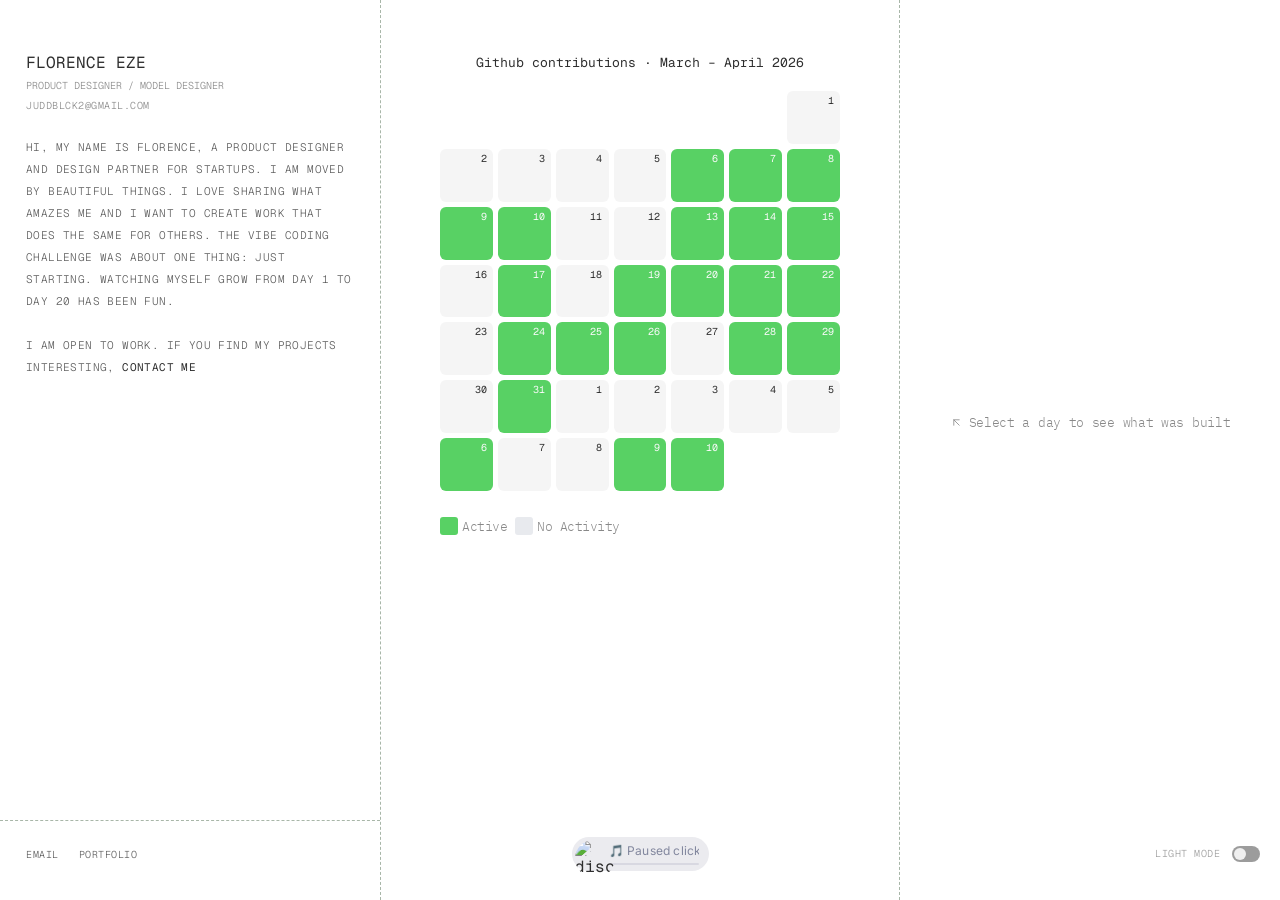
==== index.html @ 2f4eacf6 "Add favicon and OG social preview image Co-Authored-By: Claude Sonnet 4.6 <noreply@anthropic.com>" ====
<!DOCTYPE html>
<html lang="en">
<head>
  <meta charset="UTF-8" />
  <meta name="viewport" content="width=device-width, initial-scale=1.0" />
  <title>Florence Eze — Portfolio</title>
  <link rel="icon" href="favicon.svg" type="image/svg+xml" />
  <link rel="preconnect" href="https://fonts.googleapis.com" />
  <link rel="preconnect" href="https://fonts.gstatic.com" crossorigin />
  <link href="https://fonts.googleapis.com/css2?family=Geist+Mono:wght@300;400;500&family=IBM+Plex+Mono:wght@300;400&family=Inter:wght@300;400&display=swap" rel="stylesheet" />
  <!-- Open Graph / social preview -->
  <meta property="og:type" content="website" />
  <meta property="og:url" content="https://vibe-coding.vercel.app/" />
  <meta property="og:title" content="Florence Eze — Portfolio" />
  <meta property="og:description" content="Product designer and design partner for startups. 20+ days of daily builds." />
  <meta property="og:image" content="https://vibe-coding.vercel.app/projects/display.png" />
  <meta name="twitter:card" content="summary_large_image" />
  <meta name="twitter:image" content="https://vibe-coding.vercel.app/projects/display.png" />
  <link rel="stylesheet" href="styles.css" />
</head>
<body>

<!-- ── Mobile top nav (hidden on desktop) ── -->
<header class="mobile-header" id="mobile-header">
  <span class="mobile-brand">Florence</span>
  <div class="mobile-nav-group">
    <span class="mobile-nav-item" onclick="document.querySelector('.sidebar').scrollIntoView({behavior:'smooth'})">About</span>
    <span class="mobile-nav-item" onclick="document.querySelector('.footer').scrollIntoView({behavior:'smooth'})">Contact</span>
    <button class="mobile-theme-icon" id="theme-icon-mobile" onclick="toggleTheme()" aria-label="Toggle theme">
      <svg class="icon-sun" xmlns="http://www.w3.org/2000/svg" width="18" height="18" viewBox="0 0 24 24" fill="none" stroke="currentColor" stroke-width="2" stroke-linecap="round" stroke-linejoin="round">
        <circle cx="12" cy="12" r="5"/>
        <line x1="12" y1="1" x2="12" y2="3"/><line x1="12" y1="21" x2="12" y2="23"/>
        <line x1="4.22" y1="4.22" x2="5.64" y2="5.64"/><line x1="18.36" y1="18.36" x2="19.78" y2="19.78"/>
        <line x1="1" y1="12" x2="3" y2="12"/><line x1="21" y1="12" x2="23" y2="12"/>
        <line x1="4.22" y1="19.78" x2="5.64" y2="18.36"/><line x1="18.36" y1="5.64" x2="19.78" y2="4.22"/>
      </svg>
      <svg class="icon-moon" xmlns="http://www.w3.org/2000/svg" width="18" height="18" viewBox="0 0 24 24" fill="none" stroke="currentColor" stroke-width="2" stroke-linecap="round" stroke-linejoin="round">
        <path d="M21 12.79A9 9 0 1 1 11.21 3 7 7 0 0 0 21 12.79z"/>
      </svg>
    </button>
  </div>
</header>

<div class="divider-left"></div>
<div class="divider-right"></div>
<div class="page">

  <!-- ── Left Sidebar ── -->
  <aside class="sidebar">
    <div class="sidebar-header">
      <p class="name">Florence Eze</p>
      <p class="title">Product Designer / Model Designer</p>
      <span class="email" onclick="copyEmailSidebar(this)">JUddblck2@gmail.com</span>
    </div>

    <p class="bio">Hi, my name is Florence, a product designer and design partner for startups. I am moved by beautiful things. I love sharing what amazes me and I want to create work that does the same for others. The vibe coding challenge was about one thing: just starting. Watching myself grow from Day 1 to Day 20 has been fun.<br><br>I am open to work. If you find my projects interesting, <a class="contact-link" href="mailto:juddblck2@gmail.com">contact me</a></p>

  </aside>

  <!-- ── Center: Calendar ── -->
  <main class="center">
    <p class="cal-label">Github contributions · March – April 2026</p>

    <div class="calendar" id="calendar"></div>

    <div class="legend">
      <div class="legend-item">
        <div class="legend-dot active"></div>
        <span class="legend-label">Active</span>
      </div>
      <div class="legend-item">
        <div class="legend-dot inactive"></div>
        <span class="legend-label">No Activity</span>
      </div>
    </div>
  </main>

  <!-- ── Right Panel ── -->
  <aside class="right-panel" id="right-panel">

    <!-- Empty state -->
    <div class="panel-empty" id="panel-empty">
      <div class="panel-empty-row">
        <svg class="panel-empty-icon" xmlns="http://www.w3.org/2000/svg" width="13" height="13" viewBox="0 0 24 24" fill="none" stroke="currentColor" stroke-width="1.5" stroke-linecap="round" stroke-linejoin="round">
          <line x1="17" y1="17" x2="7" y2="7"/>
          <polyline points="17 7 7 7 7 17"/>
        </svg>
        <span class="panel-empty-text">Select a day to see what was built</span>
      </div>
    </div>

    <!-- Project content (hidden until a day is selected) -->
    <div class="panel-content" id="panel-content" style="display:none;">
        <div class="project-image media-loading" id="panel-media"></div>
        <div class="toggle-switch">
          <button class="toggle-btn selected" onclick="toggleView(this,'Prototype')">Prototype</button>
          <button class="toggle-btn" onclick="toggleView(this,'Prompt')">Prompt</button>
        </div>

      <div class="project-info">
        <div class="project-title-block">
          <p class="project-title" id="panel-title"></p>
          <div class="project-meta">
            <span>2026</span>
            <span>·</span>
            <span id="panel-day"></span>
          </div>
        </div>
        <p class="project-desc" id="panel-desc"></p>
        <button class="live-link-btn" id="panel-link" onclick="openLiveLink()">Live Link</button>
      </div>
    </div>

  </aside>

</div>

<!-- ── Footer ── -->
<footer class="footer">
  <nav class="footer-nav">
    <a class="nav-link" href="mailto:juddblck2@gmail.com">Email</a>
    <a class="nav-link" href="https://mars-portfolio.figma.site/" target="_blank">Portfolio</a>
  </nav>
  <div class="footer-mobile-nav">
    <a class="nav-link" href="mailto:juddblck2@gmail.com">Email</a>
    <a class="nav-link" href="https://mars-portfolio.figma.site/" target="_blank">Portfolio</a>
  </div>
  <div class="footer-center">
    <div class="spotify-widget" id="spotify-widget">
      <button class="sp-btn sp-prev" onclick="spPrev()">‹</button>
      <div class="spotify-art" id="sp-disc" onclick="spToggle()">
        <img src="https://www.figma.com/api/mcp/asset/3e16a7cd-8064-4012-83d6-f4815831f942" alt="disc" />
        <div class="spotify-center-dot"></div>
      </div>
      <button class="sp-btn sp-next" onclick="spNext()">›</button>
      <div class="spotify-info">
        <span class="spotify-text" id="sp-title">click disc to play</span>
        <div class="spotify-progress-track" onclick="spSeek(event)">
          <div class="spotify-progress-fill" id="sp-fill"></div>
        </div>
      </div>
    </div>
  </div>
  <div class="footer-right">
<div class="theme-toggle" style="position:static;opacity:0.6;">
      <span class="theme-label" id="theme-label">Light Mode</span>
      <div class="toggle-pill" id="theme-pill" onclick="toggleTheme()">
        <div class="toggle-thumb"></div>
      </div>
    </div>
  </div>
</footer>

<script src="script.js" defer></script>
</body>
</html>
---- styles.css ----
*, *::before, *::after { box-sizing: border-box; margin: 0; padding: 0; }


:root {
  --green: #58d164;
  --inactive: #f5f5f5;
  --base: #2e2e2e;
  --muted: #888;
  --subtle: #5c5c5c;
  --border: #a8b6a8;
  --bg: #fff;
}

html {
  height: 100%;
  background: var(--bg);
}

body {
  height: 100%;
  background: var(--bg);
  font-family: 'Geist Mono', monospace;
  color: var(--base);
  overflow: hidden;
}

/* ── Layout ─────────────────────────────────── */
.page {
  display: grid;
  grid-template-columns: 380px 1fr 380px;
  height: 100vh;
  overflow: hidden;
}

/* Full-height dashed dividers via fixed overlay */
.divider-left, .divider-right {
  position: fixed;
  top: 0;
  bottom: 0;
  width: 1px;
  pointer-events: none;
  z-index: 10;
  border-right: 1px dashed var(--border);
}
.divider-left  { left: 380px; }
.divider-right { right: 380px; }

/* ── Left Sidebar ───────────────────────────── */
.sidebar {
  padding: 52px 26px 80px 26px;
  display: flex;
  flex-direction: column;
  gap: 22px;
  overflow-y: auto;
  animation: fadeUp 0.6s ease both;
}

.sidebar::-webkit-scrollbar,
.right-panel::-webkit-scrollbar { display: none; }
.sidebar, .right-panel { scrollbar-width: none; }

.sidebar-header { display: flex; flex-direction: column; gap: 4px; }

.name {
  font-size: 16px;
  font-weight: 400;
  line-height: 22px;
  text-transform: uppercase;
  letter-spacing: 0;
}

.title {
  font-size: 10px;
  font-weight: 300;
  line-height: 16px;
  color: var(--muted);
  text-transform: uppercase;
}

.email {
  font-size: 10px;
  font-weight: 300;
  line-height: 16px;
  text-transform: uppercase;
  letter-spacing: 0.5px;
  color: transparent;
  text-decoration: none;
  background: linear-gradient(90deg, var(--muted) 0%, var(--muted) 100%);
  -webkit-background-clip: text;
  -webkit-text-fill-color: transparent;
  background-clip: text;
  cursor: pointer;
  transition: background 0.3s ease;
}

.email:hover {
  background: linear-gradient(90deg, #5c5c5c, #a78bfa, #60a5fa, #34d399, #fbbf24, #f87171, #5c5c5c, #a78bfa, #60a5fa);
  background-size: 300% 100%;
  -webkit-background-clip: text;
  background-clip: text;
  animation: rainbowSweep 3s ease infinite;
}

.bio {
  font-size: 11px;
  font-weight: 300;
  line-height: 22px;
  letter-spacing: 0.4px;
  color: var(--subtle);
  text-transform: uppercase;
}

.tagline {
  font-size: 10px;
  font-weight: 300;
  line-height: 20px;
  color: var(--subtle);
  letter-spacing: 0.5px;
}

.currently {
  font-size: 11px;
  font-weight: 300;
  line-height: 22px;
  letter-spacing: 0.4px;
  color: var(--subtle);
  text-transform: uppercase;
}

.contact-link {
  font-weight: 400;
  color: transparent;
  text-decoration: none;
  background: linear-gradient(90deg, var(--base) 0%, var(--base) 100%);
  -webkit-background-clip: text;
  -webkit-text-fill-color: transparent;
  background-clip: text;
  cursor: pointer;
  transition: background 0.3s ease;
}

.contact-link:hover {
  background: linear-gradient(90deg, #5c5c5c, #a78bfa, #60a5fa, #34d399, #fbbf24, #f87171, #5c5c5c, #a78bfa, #60a5fa);
  background-size: 300% 100%;
  -webkit-background-clip: text;
  -webkit-text-fill-color: transparent;
  background-clip: text;
  animation: rainbowSweep 3s ease infinite;
}

.nav-links {
  border-top: 1px dashed var(--border);
  padding-top: 8px;
  display: flex;
  flex-direction: column;
  gap: 8px;
}

.nav-link {
  font-family: 'Geist Mono', 'Noto Sans', sans-serif;
  font-size: 10px;
  font-weight: 300;
  line-height: 1;
  display: inline-flex;
  align-items: center;
  text-transform: uppercase;
  letter-spacing: 0.5px;
  color: var(--subtle);
  text-decoration: none;
  background: linear-gradient(90deg, var(--subtle) 0%, var(--subtle) 100%);
  -webkit-background-clip: text;
  -webkit-text-fill-color: transparent;
  background-clip: text;
  cursor: pointer;
  transition: background 0.3s ease;
}

.nav-link:hover {
  background: linear-gradient(90deg, #5c5c5c, #a78bfa, #60a5fa, #34d399, #fbbf24, #f87171, #5c5c5c, #a78bfa, #60a5fa);
  background-size: 300% 100%;
  -webkit-background-clip: text;
  background-clip: text;
  animation: rainbowSweep 3s ease infinite;
}

/* ── Center ─────────────────────────────────── */
.center {
  display: flex;
  flex-direction: column;
  align-items: center;
  padding: 53px 48px 0;
  gap: 18px;
  min-width: 0;
  animation: fadeUp 0.6s 0.18s ease both;
}

.cal-label {
  font-size: 13px;
  font-weight: 400;
  line-height: 20px;
  color: var(--base);
  white-space: nowrap;
}


.calendar {
  display: flex;
  flex-direction: column;
  gap: 5px;
  width: 100%;
  max-width: 400px;
}

.cal-row {
  display: flex;
  gap: 5px;
  width: 100%;
}

.day {
  flex: 1;
  aspect-ratio: 1;
  border-radius: 6px;
  position: relative;
  cursor: pointer;
  transition: transform 0.15s ease, box-shadow 0.15s ease;
  min-width: 0;
}

.day-num {
  position: absolute;
  top: 5px;
  right: 6px;
  font-size: 10px;
  font-weight: 400;
  letter-spacing: 0.1px;
  line-height: 1;
}

.day.inactive .day-num { color: var(--base); }
.day.active   .day-num { color: #fafafa; }
.day.extra    .day-num { color: #fafafa; }
.day.empty    .day-num { display: none; }

/* Stagger entrance */
@keyframes fadeUp {
  from { opacity: 0; transform: translateY(24px); }
  to   { opacity: 1; transform: translateY(0); }
}

@keyframes ripple {
  to { transform: scale(2.5); opacity: 0; }
}

@keyframes dayIn {
  from { opacity: 0; transform: scale(0.7); }
  to   { opacity: 1; transform: scale(1); }
}
.day {
  animation: dayIn 0.3s ease both;
}

.day:hover { transform: scale(1.05); box-shadow: 0 2px 8px rgba(0,0,0,0.12); }

.day.inactive { background: var(--inactive); color: var(--base); }
.day.active   { background: var(--green); color: #fafafa; }
.day.empty    { background: var(--inactive); visibility: hidden; }
.day.extra    { background: var(--green); color: var(--base); }

/* Selected day ring */
.day.selected-day {
  outline: 2px solid var(--base);
  outline-offset: 2px;
}


/* Tooltip */
.day-tooltip {
  position: absolute;
  bottom: calc(100% + 6px);
  left: 50%;
  transform: translateX(-50%) translateY(4px);
  background: #1a1a1a;
  color: #fff;
  font-family: 'Geist Mono', monospace;
  font-size: 9px;
  font-weight: 300;
  letter-spacing: 0.3px;
  white-space: nowrap;
  padding: 4px 8px;
  border-radius: 4px;
  pointer-events: none;
  opacity: 0;
  transition: opacity 0.15s ease, transform 0.15s ease;
  z-index: 100;
}

.day:hover .day-tooltip {
  opacity: 1;
  transform: translateX(-50%) translateY(0);
}

/* Legend */
.legend {
  display: flex;
  gap: 8px;
  align-items: center;
  width: 100%;
  max-width: 400px;
  justify-content: flex-start;
  padding-top: 8px;
}

.legend-item {
  display: flex;
  gap: 4px;
  align-items: center;
}

.legend-dot {
  width: 18px;
  height: 18px;
  border-radius: 3px;
  flex-shrink: 0;
}

.legend-dot.active   { background: var(--green); }
.legend-dot.inactive { background: #e8eaee; }

.legend-label {
  font-family: 'IBM Plex Mono', monospace;
  font-size: 13px;
  font-weight: 300;
  color: var(--muted);
  letter-spacing: -0.5px;
  white-space: nowrap;
}

/* ── Right Panel ────────────────────────────── */
.right-panel {
  padding: 24px 20px 80px;
  overflow-y: auto;
  display: flex;
  flex-direction: column;
  gap: 20px;
  height: 100%;
  transition: opacity 0.2s ease;
  animation: fadeUp 0.6s 0.36s ease both;
}

.panel-empty {
  display: flex;
  flex-direction: column;
  align-items: center;
  justify-content: center;
  gap: 24px;
  flex: 1;
}

.panel-empty-row {
  display: flex;
  align-items: center;
  gap: 6px;
}

.panel-empty-icon {
  color: var(--muted);
  flex-shrink: 0;
}

.panel-empty-text {
  font-family: 'IBM Plex Mono', monospace;
  font-size: 13px;
  font-weight: 300;
  color: var(--muted);
  letter-spacing: -0.3px;
}

body.dark .panel-empty-text { color: #555; }

.panel-content {
  display: flex;
  flex-direction: column;
  gap: 24px;
}

.project-image {
  width: 100%;
  height: 320px;
  min-height: 320px;
  border-radius: 8px;
  overflow: hidden;
  display: block;
  background: var(--inactive);
  flex-shrink: 0;
}

@keyframes shimmer {
  0%   { background-position: -400px 0; }
  100% { background-position:  400px 0; }
}
.media-loading {
  background: linear-gradient(90deg, #ebebeb 25%, #f5f5f5 50%, #ebebeb 75%);
  background-size: 800px 100%;
  animation: shimmer 1.4s ease infinite;
}

.toggle-switch {
  display: flex;
  background: #f0f0f0;
  border-radius: 999px;
  padding: 4px;
  align-self: center;
  gap: 0;
}

.toggle-btn {
  font-family: 'Geist Mono', monospace;
  font-size: 11px;
  font-weight: 400;
  padding: 8px 22px;
  border-radius: 999px;
  border: none;
  cursor: pointer;
  letter-spacing: -0.5px;
  text-align: center;
  transition: background 0.2s ease;
  color: #000;
}

.toggle-btn.selected { background: #fff; }
.toggle-btn:not(.selected) { background: transparent; }

.project-info {
  border-top: 1px dashed var(--border);
  padding-top: 6px;
  display: flex;
  flex-direction: column;
  gap: 16px;
}

.project-title-block { display: flex; flex-direction: column; gap: 2px; }

.project-title {
  font-size: 14px;
  font-weight: 400;
  line-height: 20px;
  color: #000;
  letter-spacing: -1px;
  overflow-wrap: break-word;
}

.project-meta {
  display: flex;
  gap: 6px;
  align-items: center;
  font-size: 11px;
  font-weight: 400;
  color: var(--muted);
  letter-spacing: -0.5px;
}

.project-desc {
  font-size: 11px;
  font-weight: 300;
  line-height: 22px;
  letter-spacing: 0.4px;
  text-transform: uppercase;
  color: var(--subtle);
  width: 100%;
  max-width: 313px;
}

.live-link-btn {
  background: var(--green);
  border: none;
  border-radius: 6px;
  padding: 10px 16px;
  width: 100%;
  font-family: 'Geist Mono', monospace;
  font-size: 11px;
  font-weight: 300;
  color: #fff;
  text-transform: uppercase;
  letter-spacing: 0;
  cursor: pointer;
  transition: background 0.2s ease;
  position: relative;
  overflow: hidden;
}

.live-link-btn:hover { background: #46c152; }


/* ── Footer ─────────────────────────────────── */
.footer {
  position: fixed;
  bottom: 0;
  left: 0;
  right: 0;
  height: 80px;
  background: #fff;
  display: grid;
  grid-template-columns: 380px 1fr 380px;
  align-items: center;
  padding-bottom: 12px;
  animation: fadeUp 0.6s 0.35s ease both;
}

.footer-nav {
  display: flex;
  flex-direction: row;
  align-items: center;
  gap: 20px;
  padding: 0 26px;
  border-top: 1px dashed var(--border);
  height: 100%;
}

.footer-center { display: flex; justify-content: center; }

.footer-right {
  display: flex;
  align-items: center;
  gap: 20px;
  justify-content: flex-end;
  padding: 0 20px;
}

@keyframes rainbowSweep {
  0%   { background-position: 0% 50%; }
  50%  { background-position: 100% 50%; }
  100% { background-position: 0% 50%; }
}

@keyframes vinylSpin {
  from { transform: rotate(0deg); }
  to   { transform: rotate(360deg); }
}

.spotify-widget {
  display: flex;
  align-items: center;
  gap: 0;
  background: #ebebef;
  border-radius: 64px;
  padding: 3px 10px 3px 3px;
  cursor: default;
  transition: gap 0.3s ease, padding 0.25s ease, box-shadow 0.3s ease;
}

.spotify-widget:hover {
  gap: 2px;
  padding: 3px 10px 3px 6px;
  box-shadow: 0 2px 14px rgba(0,0,0,0.10);
}

.sp-btn {
  background: none;
  border: none;
  cursor: pointer;
  font-size: 15px;
  color: #82879e;
  line-height: 1;
  width: 0;
  padding: 0;
  overflow: hidden;
  opacity: 0;
  transition: width 0.3s ease, opacity 0.25s ease, color 0.15s;
  flex-shrink: 0;
}

.sp-btn:hover { color: #2e2e2e; }

.spotify-widget:hover .sp-btn {
  width: 14px;
  opacity: 1;
}

.spotify-art {
  width: 28px;
  height: 28px;
  border-radius: 100px;
  position: relative;
  flex-shrink: 0;
  cursor: pointer;
  transition: transform 0.2s ease;
}

.spotify-art:hover { transform: scale(1.1); }

.spotify-art img {
  width: 100%;
  height: 100%;
  object-fit: cover;
  border-radius: 100px;
  animation: vinylSpin 10s linear infinite;
}

.spotify-art.playing img {
  animation: vinylSpin 3s linear infinite;
}

.spotify-center-dot {
  position: absolute;
  top: 50%;
  left: 50%;
  transform: translate(-50%, -50%);
  width: 6px;
  height: 6px;
  background: #ebebef;
  border-radius: 100px;
  pointer-events: none;
  z-index: 2;
  transition: background 0.3s;
}

.spotify-info {
  display: flex;
  flex-direction: column;
  gap: 4px;
  overflow: hidden;
  width: 90px;
  margin-left: 6px;
}

@keyframes spTicker {
  0%   { transform: translateX(0); }
  100% { transform: translateX(-50%); }
}

.spotify-text {
  font-family: 'Inter', sans-serif;
  font-size: 12px;
  font-weight: 400;
  color: #82879e;
  letter-spacing: 0.2px;
  white-space: nowrap;
  overflow: hidden;
  text-overflow: ellipsis;
  line-height: 1.3;
}

.spotify-text.ticker {
  display: inline-block;
  overflow: visible;
  text-overflow: clip;
  width: max-content;
  animation: spTicker 8s linear infinite;
}

.spotify-progress-track {
  height: 2px;
  background: #d8d8e1;
  border-radius: 12px;
  width: 100%;
  cursor: pointer;
}

.spotify-progress-fill {
  height: 2px;
  width: 0%;
  background: #7a7f97;
  border-radius: 12px;
  transition: width 0.4s linear;
}

/* ── Theme toggle ───────────────────────────── */
.theme-toggle {
  display: flex;
  align-items: center;
  gap: 12px;
}

.theme-label {
  font-size: 10px;
  font-weight: 300;
  color: var(--subtle);
  text-transform: uppercase;
  letter-spacing: 0.5px;
  line-height: 16px;
}

.toggle-pill {
  width: 28px;
  height: 16px;
  background: var(--subtle);
  border-radius: 999px;
  display: flex;
  align-items: center;
  padding: 2px;
  cursor: pointer;
  transition: background 0.3s ease;
}

.toggle-pill.dark-mode { background: #111; }

.toggle-thumb {
  width: 12px;
  height: 12px;
  border-radius: 6px;
  background: #e5e5e5;
  transition: transform 0.3s ease;
}

.toggle-pill.dark-mode .toggle-thumb { transform: translateX(12px); }

/* ── Dark mode ──────────────────────────────── */
body.dark {
  --bg: #111;
  --base: #f0f0f0;
  --subtle: #aaa;
  --muted: #666;
  --border: #333;
  --inactive: #222;
  background: #111;
}

body.dark .footer                       { background: #111; }
body.dark .toggle-btn                   { color: #f0f0f0; }
body.dark .toggle-btn.selected          { background: #333; color: #f0f0f0; }
body.dark .toggle-switch                { background: #222; }
body.dark .live-link-btn                { background: var(--green); color: #fff; }
body.dark .live-link-btn:hover          { background: #46c152; }
body.dark .spotify-widget               { background: #222; }
body.dark .spotify-widget .sp-btn       { color: #888; }
body.dark .spotify-widget .sp-btn:hover { color: #f0f0f0; }
body.dark .spotify-center-dot           { background: #222; }
body.dark .spotify-progress-track       { background: #333; }
body.dark .spotify-progress-fill        { background: #888; }
body.dark .project-title                { color: #f0f0f0; }
body.dark .media-loading { background: linear-gradient(90deg, #1a1a1a 25%, #2a2a2a 50%, #1a1a1a 75%); background-size: 800px 100%; animation: shimmer 1.4s ease infinite; }
body.dark .name                         { color: #f0f0f0; }
body.dark .day.inactive                 { background: #222; color: #aaa; }
body.dark .legend-dot.inactive          { background: #333; }
body.dark .day.selected-day             { outline-color: #f0f0f0; }
body.dark .project-image                { background: #1a1a1a; }
body.dark .day.extra                    { background: #222; }
body.dark .legend-dot.extra             { background: #222; border: 1px solid #444; }
body.dark .mobile-header                { background: #111; }
body.dark .mobile-brand                 { color: rgba(240,240,240,0.7); }
body.dark .mobile-nav-item              { color: rgba(240,240,240,0.7); }

/* ── Mobile header ──────────────────────────── */
.mobile-header {
  display: none;
  position: fixed;
  top: 0;
  left: 0;
  right: 0;
  height: 56px;
  background: var(--bg);
  z-index: 100;
  align-items: center;
  justify-content: space-between;
  padding: 0 16px;
}

.mobile-brand {
  font-size: 12px;
  font-weight: 400;
  line-height: 24px;
  color: rgba(17,17,17,0.7);
  text-transform: uppercase;
}

.mobile-nav-group {
  display: flex;
  gap: 20px;
  align-items: center;
}

.mobile-nav-item {
  font-size: 11px;
  font-weight: 400;
  line-height: 24px;
  color: rgba(17,17,17,0.7);
  cursor: pointer;
  text-transform: uppercase;
}

.mobile-theme-icon {
  background: none;
  border: none;
  cursor: pointer;
  padding: 4px;
  display: flex;
  align-items: center;
  justify-content: center;
  color: rgba(17,17,17,0.7);
}

.mobile-theme-icon .icon-moon { display: none; }

body.dark .mobile-theme-icon { color: rgba(240,240,240,0.7); }
body.dark .mobile-theme-icon .icon-sun  { display: none; }
body.dark .mobile-theme-icon .icon-moon { display: block; }

/* ── Mobile footer nav ──────────────────────── */
.footer-mobile-nav {
  display: none;
  flex-direction: column;
  gap: 4px;
  padding: 8px 16px 20px;
  border-top: 1px dashed var(--border);
}

/* ── Responsive ─────────────────────────────── */

/* Medium: reduce column widths */
@media (max-width: 1200px) {
  .page                { grid-template-columns: 280px 1fr 280px; }
  .footer              { grid-template-columns: 280px 1fr 280px; }
  .divider-left        { left: 280px; }
  .divider-right       { right: 280px; }
  .sidebar             { padding: 40px 20px 80px; }
  .center              { padding: 60px 10px 0; }
  .right-panel         { padding: 40px 16px 80px; }
  .cal-label           { white-space: normal; }
  .calendar            { max-width: 320px; }
  .legend              { max-width: 320px; }
}

/* Small tablet */
@media (max-width: 900px) {
  .page                { grid-template-columns: 180px 1fr 260px; }
  .footer              { grid-template-columns: 180px 1fr 260px; }
  .divider-left        { left: 180px; }
  .divider-right       { right: 260px; }
  .sidebar             { padding: 32px 12px 80px; gap: 14px; }
  .center              { padding: 60px 8px 0; }
  .right-panel         { padding: 32px 16px 80px; }
  .cal-row             { gap: 4px; }
  .cal-label           { white-space: normal; font-size: 11px; }
  .calendar            { max-width: 260px; }
  .legend              { max-width: 260px; }
  .panel-empty-text    { font-size: 11px; }
  .panel-empty-row     { align-items: flex-start; }
  .project-title       { font-size: 12px; }
  .project-image       { height: 200px; min-height: 200px; }
  .name                { font-size: 13px; }
  .bio                 { font-size: 10px; }
}

/* Mobile */
@media (max-width: 680px) {
  html, body {
    overflow-x: hidden;
    overflow-y: auto;
    height: auto;
    width: 100%;
  }

  .mobile-header       { display: flex; }

  .page {
    grid-template-columns: 1fr;
    grid-template-rows: auto auto auto;
    height: auto;
    overflow: hidden;
    padding-top: 56px;
    min-width: 0;
  }

  .divider-left,
  .divider-right       { display: none; }

  .sidebar {
    order: 3;
    padding: 32px 20px 120px;
    overflow: visible;
    min-width: 0;
  }
  .sidebar .nav-links  { display: none; }

  .center {
    order: 1;
    padding: 32px 20px 40px;
    overflow: visible;
    align-items: flex-start;
    min-width: 0;
  }
  .cal-label           { font-size: 11px; white-space: normal; }
  .calendar            { max-width: 100%; }
  .cal-row             { gap: 5px; }
  .legend              { max-width: 100%; }
  .legend-label        { font-size: 10px; }
  .legend-other        { display: none; }

  .right-panel {
    order: 2;
    padding: 24px 20px 40px;
    overflow: visible;
    border-top: 1px dashed var(--border);
    min-width: 0;
  }
  .project-image       { height: 220px; min-height: 220px; }
  .project-desc        { width: 100%; max-width: 100%; }
  .toggle-switch       { align-self: flex-start; }
  .live-link-btn       { align-self: flex-start; }

  .footer {
    position: static;
    display: block;
    height: auto;
    padding: 0;
    animation: none;
    transform: none;
  }
  .footer-nav          { display: none; }
  .footer-center {
    position: fixed;
    bottom: 16px;
    right: 16px;
    left: auto;
    z-index: 200;
    padding: 0;
    display: flex;
    justify-content: flex-end;
    background: transparent;
    pointer-events: none;
  }
  .spotify-widget {
    pointer-events: all;
    width: auto;
    border-radius: 64px;
    padding: 5px 10px 5px 3px;
    box-shadow: none;
    background: rgba(235, 235, 239, 0.6);
  }
  .sp-btn              { width: 14px; opacity: 1; }
  .spotify-widget:hover .sp-btn { width: 14px; }
  .spotify-info        { width: 90px; margin-left: 6px; }
  .footer-right        { display: none; }
  .name                { font-weight: 500; font-size: 16px; }
  .title               { font-size: 12px; }
  .email               { font-size: 12px; }
  .bio                 { font-size: 13px; line-height: 22px; }
  .currently           { font-size: 13px; }
  .cal-label           { font-size: 12px; white-space: normal; }
  .legend-label        { font-size: 11px; }
  .project-title       { font-size: 14px; }
  .project-desc        { font-size: 13px; line-height: 22px; }
  .project-meta        { font-size: 12px; }
  .toggle-btn          { font-size: 12px; }
  .footer-mobile-nav   { display: flex; gap: 0; }
  .footer-mobile-nav .nav-link {
    font-size: 12px;
    display: flex;
    align-items: center;
    min-height: 44px;
    letter-spacing: 0.5px;
    line-height: 1.2;
  }
}
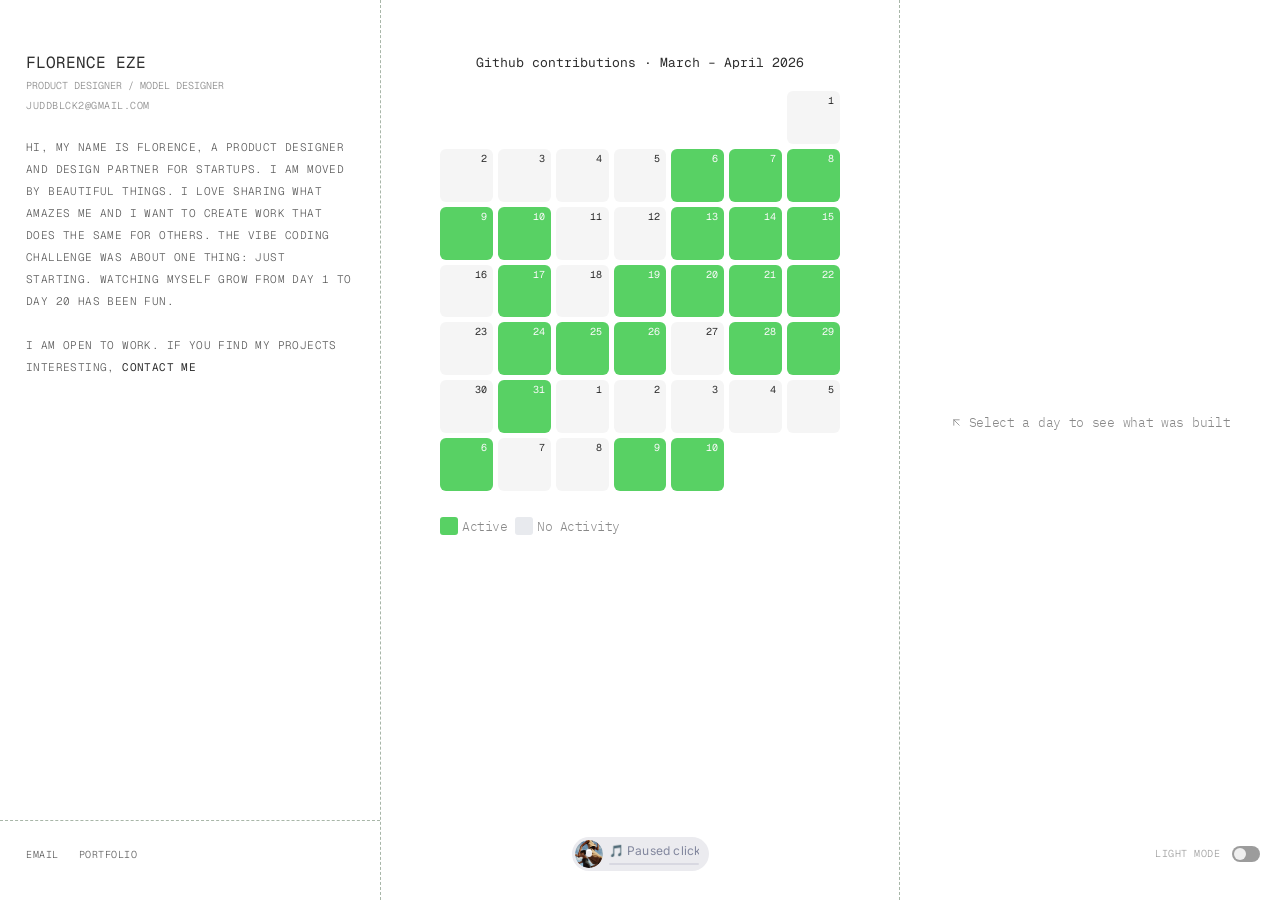
==== commit 9d6bef12: "Fix disc image — replace broken Figma URL with local img.png, restore spin animation on play Co-Auth" ====
--- a/index.html
+++ b/index.html
@@ -8,6 +8,9 @@
   <link rel="preconnect" href="https://fonts.googleapis.com" />
   <link rel="preconnect" href="https://fonts.gstatic.com" crossorigin />
   <link href="https://fonts.googleapis.com/css2?family=Geist+Mono:wght@300;400;500&family=IBM+Plex+Mono:wght@300;400&family=Inter:wght@300;400&display=swap" rel="stylesheet" />
+  <meta name="description" content="Florence Eze — Product designer and design partner for startups. 20+ days of daily builds showcasing UI, product, and AI-powered design work." />
+  <meta name="author" content="Florence Eze" />
+  <link rel="canonical" href="https://vibe-coding.vercel.app/" />
   <!-- Open Graph / social preview -->
   <meta property="og:type" content="website" />
   <meta property="og:url" content="https://vibe-coding.vercel.app/" />
@@ -15,8 +18,24 @@
   <meta property="og:description" content="Product designer and design partner for startups. 20+ days of daily builds." />
   <meta property="og:image" content="https://vibe-coding.vercel.app/projects/display.png" />
   <meta name="twitter:card" content="summary_large_image" />
+  <meta name="twitter:title" content="Florence Eze — Portfolio" />
+  <meta name="twitter:description" content="Product designer and design partner for startups. 20+ days of daily builds showcasing UI, product, and AI-powered design work." />
   <meta name="twitter:image" content="https://vibe-coding.vercel.app/projects/display.png" />
   <link rel="stylesheet" href="styles.css" />
+  <script type="application/ld+json">
+  {
+    "@context": "https://schema.org",
+    "@type": "Person",
+    "name": "Florence Eze",
+    "url": "https://vibe-coding.vercel.app/",
+    "email": "juddblck2@gmail.com",
+    "jobTitle": "Product Designer",
+    "description": "Product designer and design partner for startups. 20+ days of daily builds showcasing UI, product, and AI-powered design work.",
+    "sameAs": [
+      "https://mars-portfolio.figma.site/"
+    ]
+  }
+  </script>
 </head>
 <body>
 
@@ -48,8 +67,8 @@
   <!-- ── Left Sidebar ── -->
   <aside class="sidebar">
     <div class="sidebar-header">
-      <p class="name">Florence Eze</p>
-      <p class="title">Product Designer / Model Designer</p>
+      <h1 class="name">Florence Eze</h1>
+      <h2 class="title">Product Designer / Model Designer</h2>
       <span class="email" onclick="copyEmailSidebar(this)">JUddblck2@gmail.com</span>
     </div>
 
@@ -119,17 +138,17 @@
 <footer class="footer">
   <nav class="footer-nav">
     <a class="nav-link" href="mailto:juddblck2@gmail.com">Email</a>
-    <a class="nav-link" href="https://mars-portfolio.figma.site/" target="_blank">Portfolio</a>
+    <a class="nav-link" href="https://mars-portfolio.figma.site/" target="_blank" rel="noopener noreferrer">Portfolio</a>
   </nav>
   <div class="footer-mobile-nav">
     <a class="nav-link" href="mailto:juddblck2@gmail.com">Email</a>
-    <a class="nav-link" href="https://mars-portfolio.figma.site/" target="_blank">Portfolio</a>
+    <a class="nav-link" href="https://mars-portfolio.figma.site/" target="_blank" rel="noopener noreferrer">Portfolio</a>
   </div>
   <div class="footer-center">
     <div class="spotify-widget" id="spotify-widget">
       <button class="sp-btn sp-prev" onclick="spPrev()">‹</button>
       <div class="spotify-art" id="sp-disc" onclick="spToggle()">
-        <img src="https://www.figma.com/api/mcp/asset/3e16a7cd-8064-4012-83d6-f4815831f942" alt="disc" />
+        <img src="projects/img.png" alt="disc" />
         <div class="spotify-center-dot"></div>
       </div>
       <button class="sp-btn sp-next" onclick="spNext()">›</button>
--- a/styles.css
+++ b/styles.css
@@ -67,6 +67,7 @@
   line-height: 22px;
   text-transform: uppercase;
   letter-spacing: 0;
+  margin: 0;
 }
 
 .title {
@@ -75,6 +76,7 @@
   line-height: 16px;
   color: var(--muted);
   text-transform: uppercase;
+  margin: 0;
 }
 
 .email {
@@ -595,10 +597,12 @@
   object-fit: cover;
   border-radius: 100px;
   animation: vinylSpin 10s linear infinite;
+  animation-play-state: paused;
 }
 
 .spotify-art.playing img {
   animation: vinylSpin 3s linear infinite;
+  animation-play-state: running;
 }
 
 .spotify-center-dot {
@@ -735,8 +739,8 @@
 body.dark .legend-dot.inactive          { background: #333; }
 body.dark .day.selected-day             { outline-color: #f0f0f0; }
 body.dark .project-image                { background: #1a1a1a; }
-body.dark .day.extra                    { background: #222; }
-body.dark .legend-dot.extra             { background: #222; border: 1px solid #444; }
+body.dark .day.extra                    { background: var(--green); }
+body.dark .legend-dot.extra             { background: var(--green); }
 body.dark .mobile-header                { background: #111; }
 body.dark .mobile-brand                 { color: rgba(240,240,240,0.7); }
 body.dark .mobile-nav-item              { color: rgba(240,240,240,0.7); }
